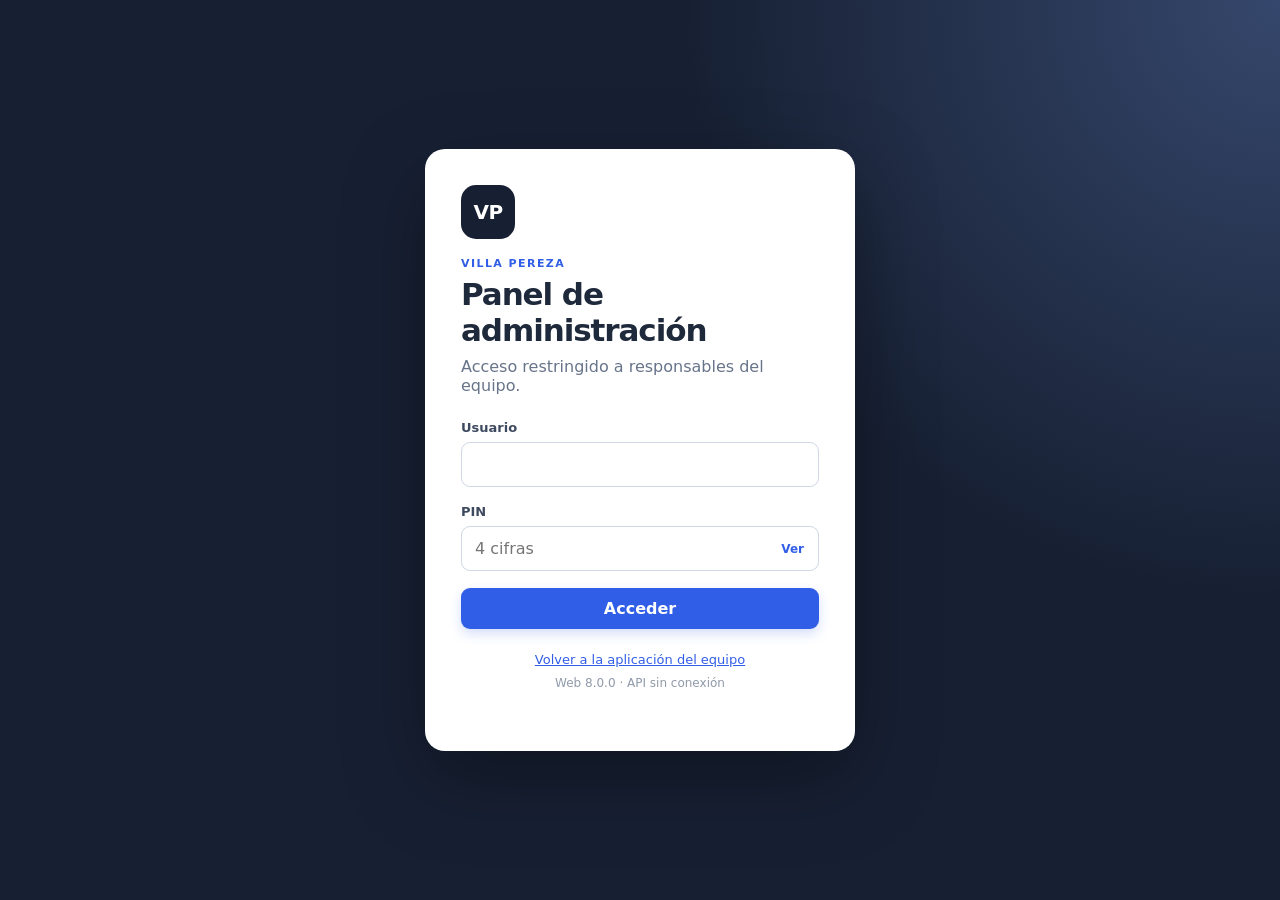
==== actualizar.html @ 77da89a8 "Add files via upload" ====
<!doctype html>
<html lang="es"><head><meta charset="utf-8"><meta name="viewport" content="width=device-width,initial-scale=1"><meta http-equiv="Cache-Control" content="no-cache, no-store, must-revalidate"><title>Actualizar Villa Pereza</title></head>
<body style="font-family:system-ui,sans-serif;padding:32px;text-align:center"><h1>Actualizando Villa Pereza…</h1><p>Se están eliminando versiones antiguas.</p>
<script>
(async()=>{try{if('serviceWorker'in navigator){const rs=await navigator.serviceWorker.getRegistrations();await Promise.all(rs.map(r=>r.unregister()));}if('caches'in window){const ns=await caches.keys();await Promise.all(ns.map(n=>caches.delete(n)));}['vp_public_cache_v1','vp_public_cache_v8'].forEach(k=>localStorage.removeItem(k));}catch(e){}location.replace('admin.html?v=8.0.0&fresh='+Date.now());})();
</script></body></html>
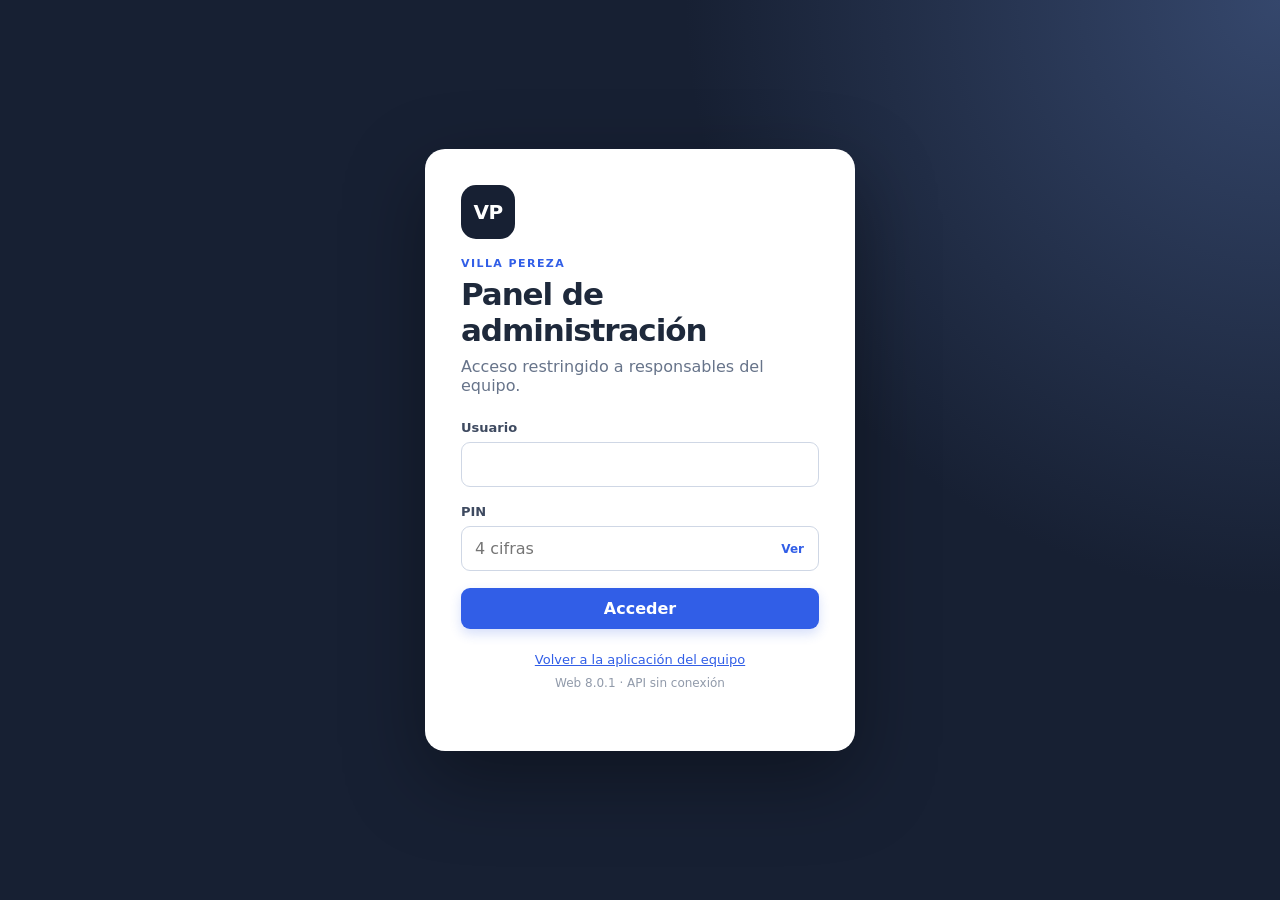
==== commit 22f6f978: "Add files via upload" ====
--- a/actualizar.html
+++ b/actualizar.html
@@ -1,6 +1,32 @@
 <!doctype html>
-<html lang="es"><head><meta charset="utf-8"><meta name="viewport" content="width=device-width,initial-scale=1"><meta http-equiv="Cache-Control" content="no-cache, no-store, must-revalidate"><title>Actualizar Villa Pereza</title></head>
-<body style="font-family:system-ui,sans-serif;padding:32px;text-align:center"><h1>Actualizando Villa Pereza…</h1><p>Se están eliminando versiones antiguas.</p>
-<script>
-(async()=>{try{if('serviceWorker'in navigator){const rs=await navigator.serviceWorker.getRegistrations();await Promise.all(rs.map(r=>r.unregister()));}if('caches'in window){const ns=await caches.keys();await Promise.all(ns.map(n=>caches.delete(n)));}['vp_public_cache_v1','vp_public_cache_v8'].forEach(k=>localStorage.removeItem(k));}catch(e){}location.replace('admin.html?v=8.0.0&fresh='+Date.now());})();
-</script></body></html>+<html lang="es">
+<head>
+  <meta charset="utf-8">
+  <meta name="viewport" content="width=device-width,initial-scale=1">
+  <title>Actualizar Villa Pereza</title>
+</head>
+<body style="font-family:system-ui,sans-serif;padding:32px;text-align:center">
+  <h1>Actualizando Villa Pereza…</h1>
+  <p>Se están eliminando versiones antiguas.</p>
+  <script>
+    (async () => {
+      try {
+        if ('serviceWorker' in navigator) {
+          const registrations = await navigator.serviceWorker.getRegistrations();
+          await Promise.all(registrations.map(registration => registration.unregister()));
+        }
+        if ('caches' in window) {
+          const names = await caches.keys();
+          await Promise.all(names.map(name => caches.delete(name)));
+        }
+        Object.keys(localStorage)
+          .filter(key => key.startsWith('vp_public_cache_'))
+          .forEach(key => localStorage.removeItem(key));
+      } catch (error) {
+        console.warn('No se pudo limpiar toda la caché:', error);
+      }
+      location.replace('admin.html?v=8.0.1&fresh=' + Date.now());
+    })();
+  </script>
+</body>
+</html>
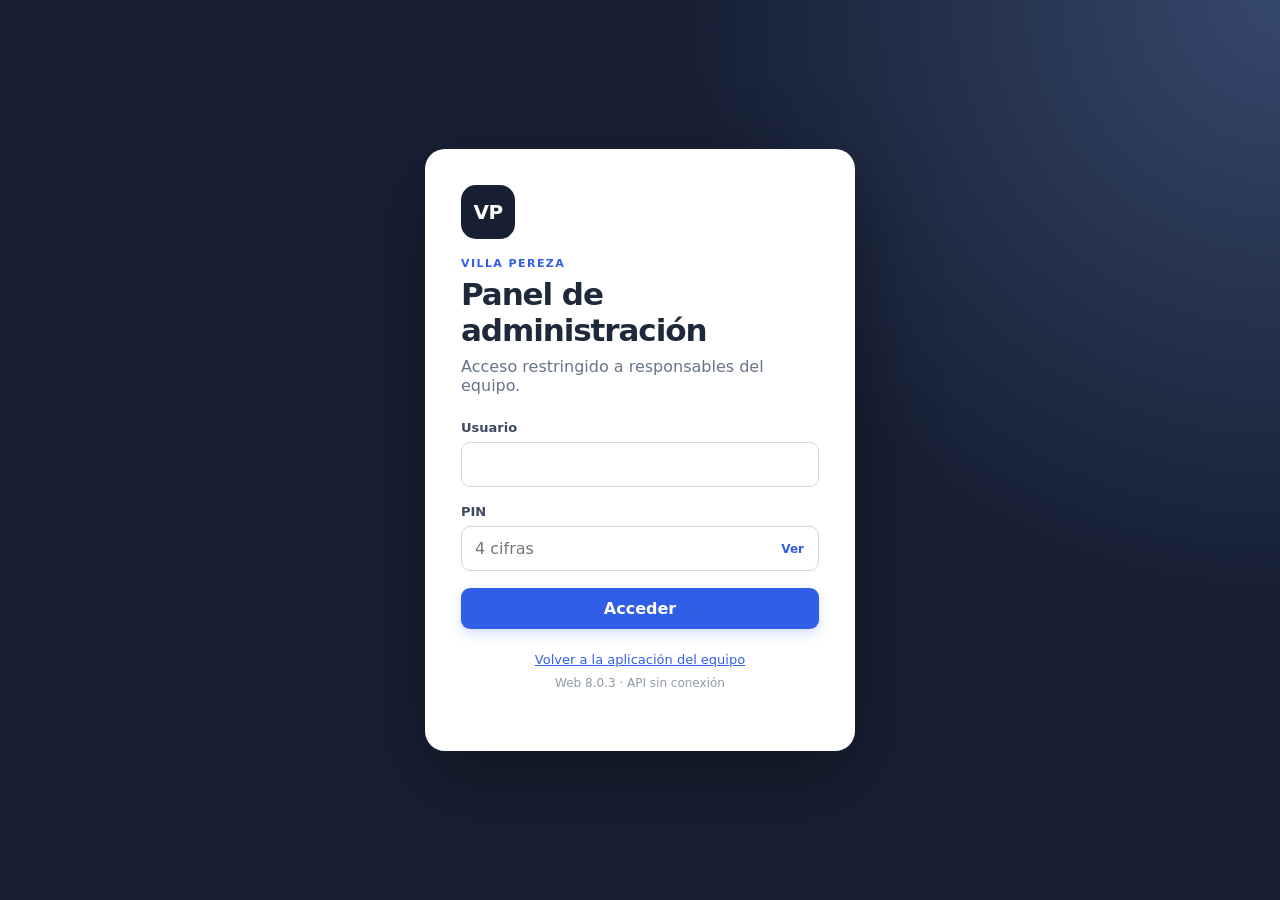
==== commit 958816a4: "Add files via upload" ====
--- a/actualizar.html
+++ b/actualizar.html
@@ -2,31 +2,26 @@
 <html lang="es">
 <head>
   <meta charset="utf-8">
-  <meta name="viewport" content="width=device-width,initial-scale=1">
-  <title>Actualizar Villa Pereza</title>
+  <meta name="viewport" content="width=device-width, initial-scale=1">
+  <meta http-equiv="Cache-Control" content="no-store, no-cache, must-revalidate, max-age=0">
+  <title>Actualizando Villa Pereza…</title>
+  <style>body{font-family:system-ui,sans-serif;display:grid;place-items:center;min-height:100vh;margin:0;background:#172033;color:white;text-align:center;padding:24px}main{max-width:480px}h1{margin-bottom:8px}p{opacity:.85}</style>
 </head>
-<body style="font-family:system-ui,sans-serif;padding:32px;text-align:center">
-  <h1>Actualizando Villa Pereza…</h1>
-  <p>Se están eliminando versiones antiguas.</p>
-  <script>
-    (async () => {
-      try {
-        if ('serviceWorker' in navigator) {
-          const registrations = await navigator.serviceWorker.getRegistrations();
-          await Promise.all(registrations.map(registration => registration.unregister()));
-        }
-        if ('caches' in window) {
-          const names = await caches.keys();
-          await Promise.all(names.map(name => caches.delete(name)));
-        }
-        Object.keys(localStorage)
-          .filter(key => key.startsWith('vp_public_cache_'))
-          .forEach(key => localStorage.removeItem(key));
-      } catch (error) {
-        console.warn('No se pudo limpiar toda la caché:', error);
-      }
-      location.replace('admin.html?v=8.0.1&fresh=' + Date.now());
-    })();
-  </script>
-</body>
-</html>
+<body><main><h1>Actualizando Villa Pereza</h1><p>Eliminando versiones anteriores…</p></main>
+<script>
+(async()=>{
+  try {
+    if ('serviceWorker' in navigator) {
+      const regs=await navigator.serviceWorker.getRegistrations();
+      await Promise.all(regs.map(r=>r.unregister()));
+    }
+    if ('caches' in window) {
+      const names=await caches.keys();
+      await Promise.all(names.map(n=>caches.delete(n)));
+    }
+    localStorage.removeItem('vp_api_info');
+    sessionStorage.clear();
+  } catch(e) {}
+  location.replace('admin.html?v=803&fresh='+Date.now());
+})();
+</script></body></html>
